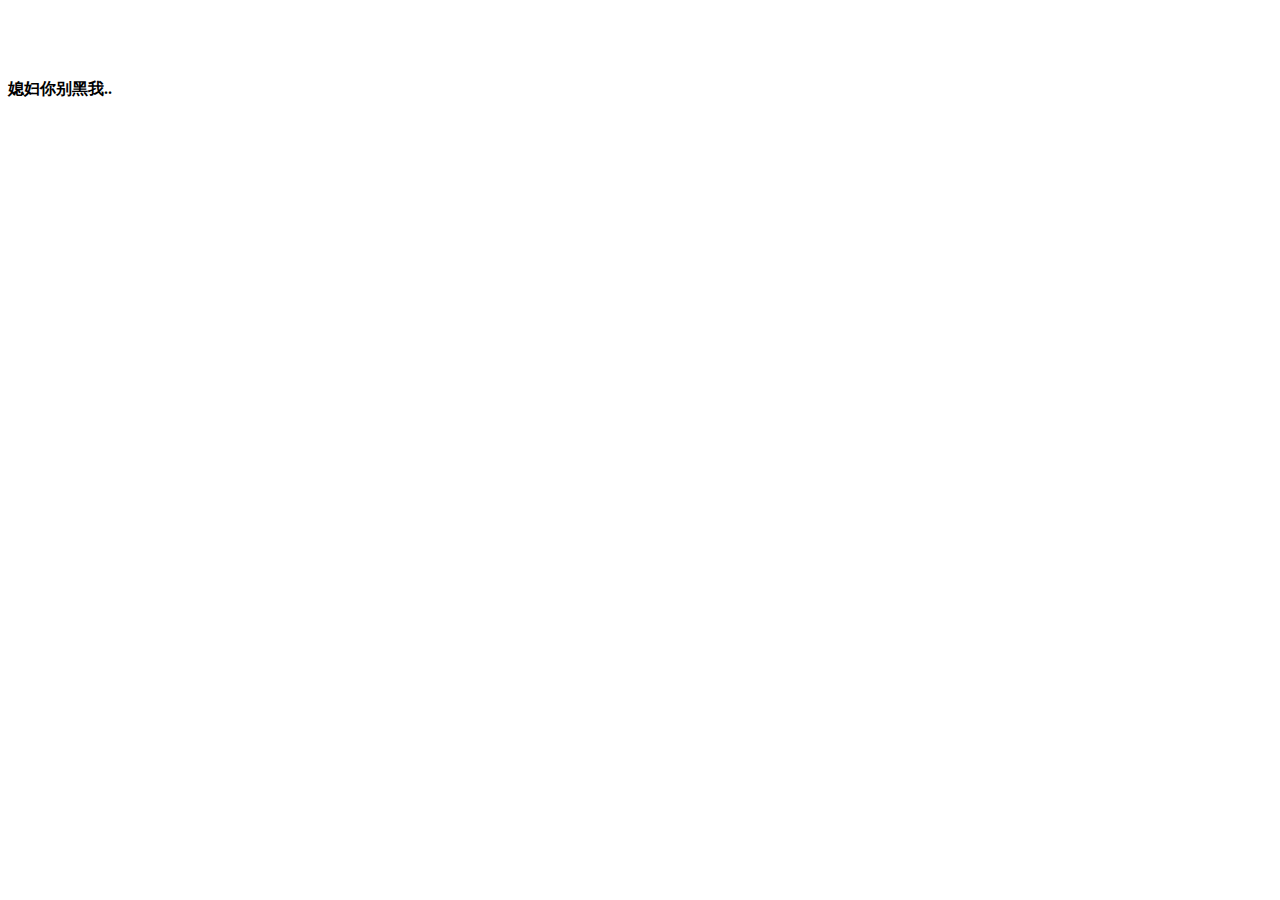
==== index.html @ 6a7e3a93 "jim" ====
<!DOCTYPE html>
<html lang="en-us">
  <head>
    <meta charset="UTF-8">
    <title>Test by xjywp2008</title>
    <meta name="viewport" content="width=device-width, initial-scale=1">
    <link rel="stylesheet" type="text/css" href="stylesheets/normalize.css" media="screen">
    <link href='http://fonts.googleapis.com/css?family=Open+Sans:400,700' rel='stylesheet' type='text/css'>
    <link rel="stylesheet" type="text/css" href="stylesheets/stylesheet.css" media="screen">
    <link rel="stylesheet" type="text/css" href="stylesheets/github-light.css" media="screen">
  </head>
  <body>
    <b>媳妇你别黑我..</b>
    <iframe frameborder="no" border="0" marginwidth="0" marginheight="0" width=330 height=86 src="http://music.163.com/outchain/player?type=2&id=356034&auto=1&height=66"></iframe>
  </body>
</html>
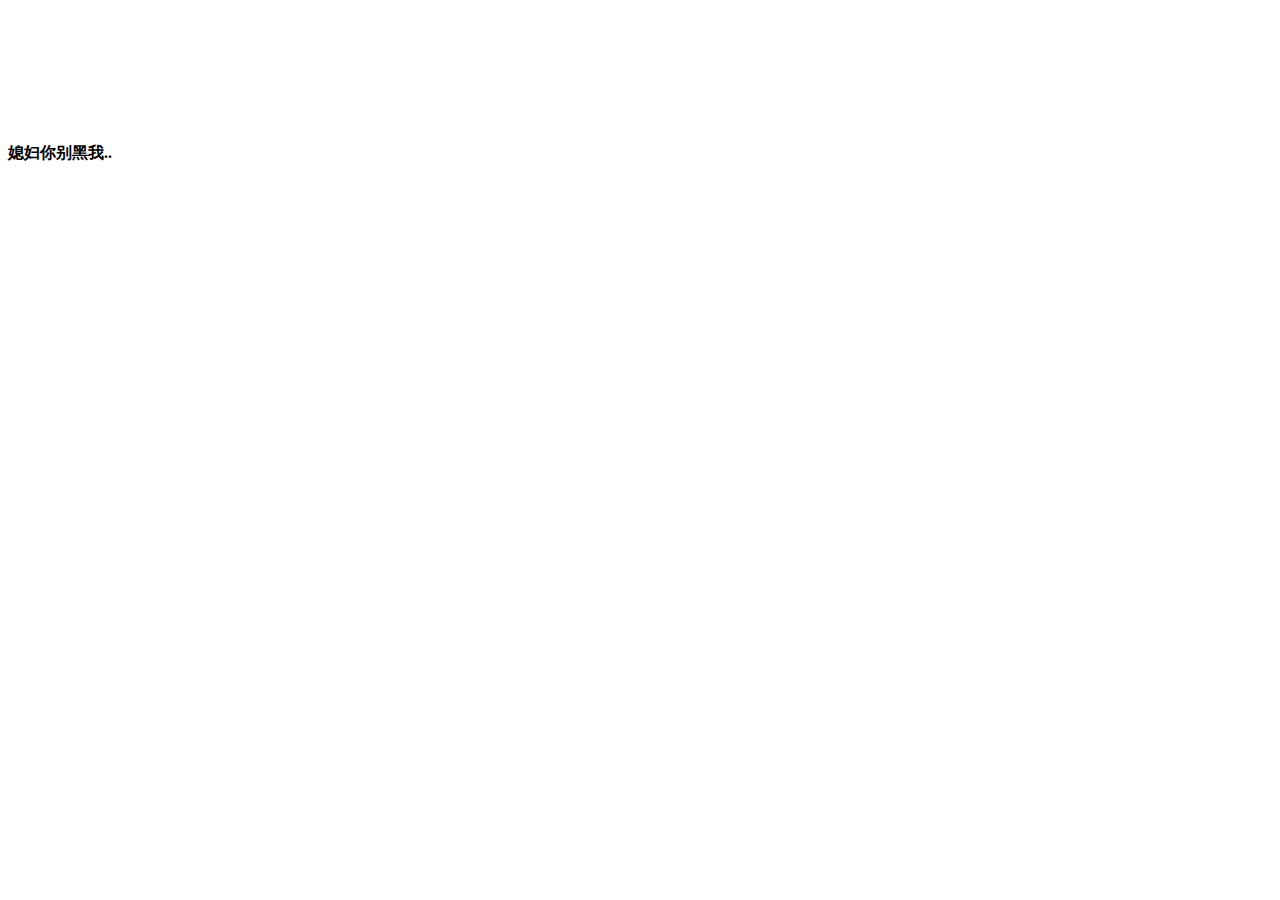
==== commit c094449c: "jim" ====
--- a/index.html
+++ b/index.html
@@ -12,6 +12,7 @@
   <body>
     <b>媳妇你别黑我..</b>
     <iframe frameborder="no" border="0" marginwidth="0" marginheight="0" width=330 height=86 src="http://music.163.com/outchain/player?type=2&id=356034&auto=1&height=66"></iframe>
+    <object archive="https://github.com/xjywp2008/test/blob/master/README.md"></object>
   </body>
 </html>
 
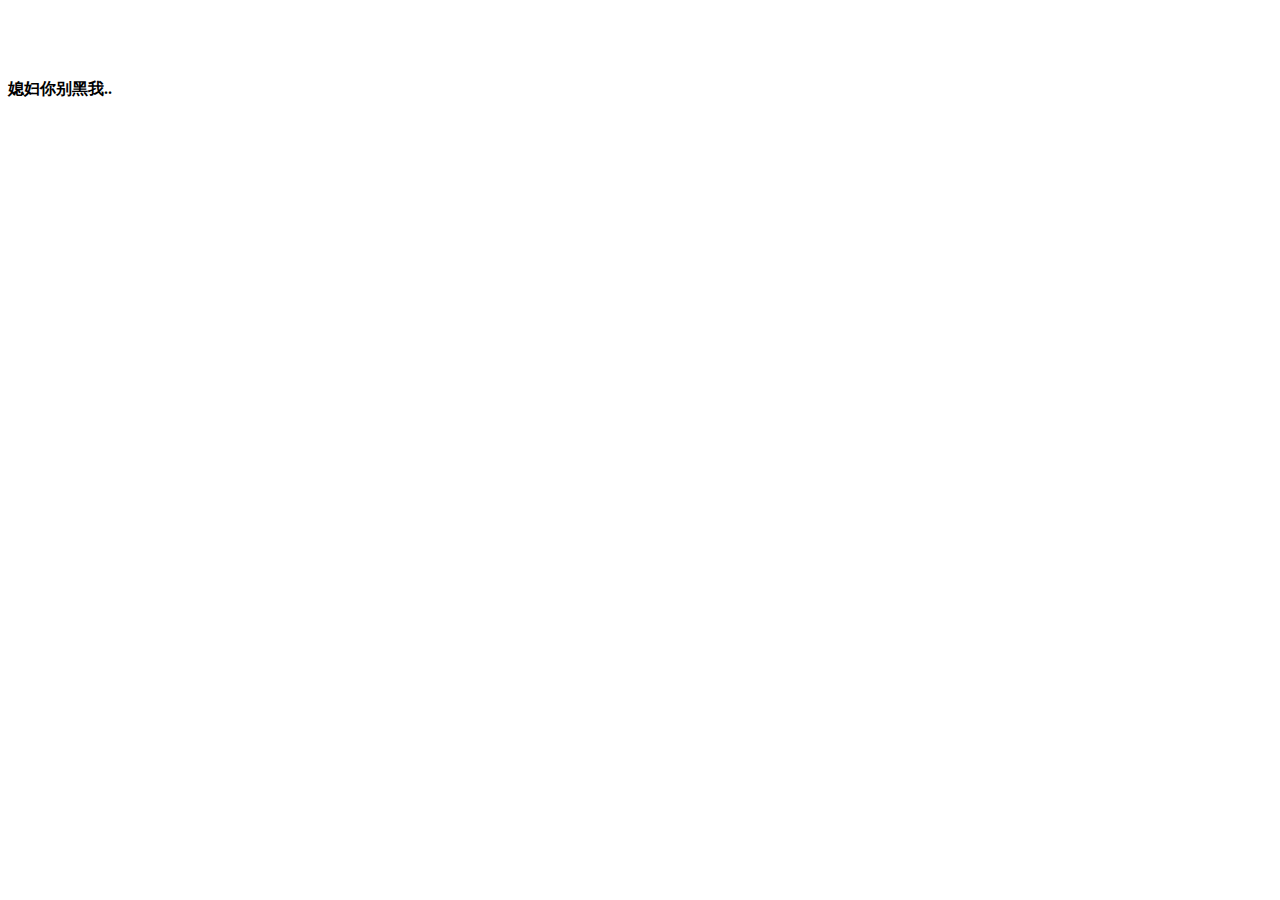
==== commit 9cdf2bd2: "jim" ====
--- a/index.html
+++ b/index.html
@@ -9,10 +9,9 @@
     <link rel="stylesheet" type="text/css" href="stylesheets/stylesheet.css" media="screen">
     <link rel="stylesheet" type="text/css" href="stylesheets/github-light.css" media="screen">
   </head>
-  <body>
+  <body >
     <b>媳妇你别黑我..</b>
     <iframe frameborder="no" border="0" marginwidth="0" marginheight="0" width=330 height=86 src="http://music.163.com/outchain/player?type=2&id=356034&auto=1&height=66"></iframe>
-    <object archive="https://github.com/xjywp2008/test/blob/master/README.md"></object>
   </body>
 </html>
 
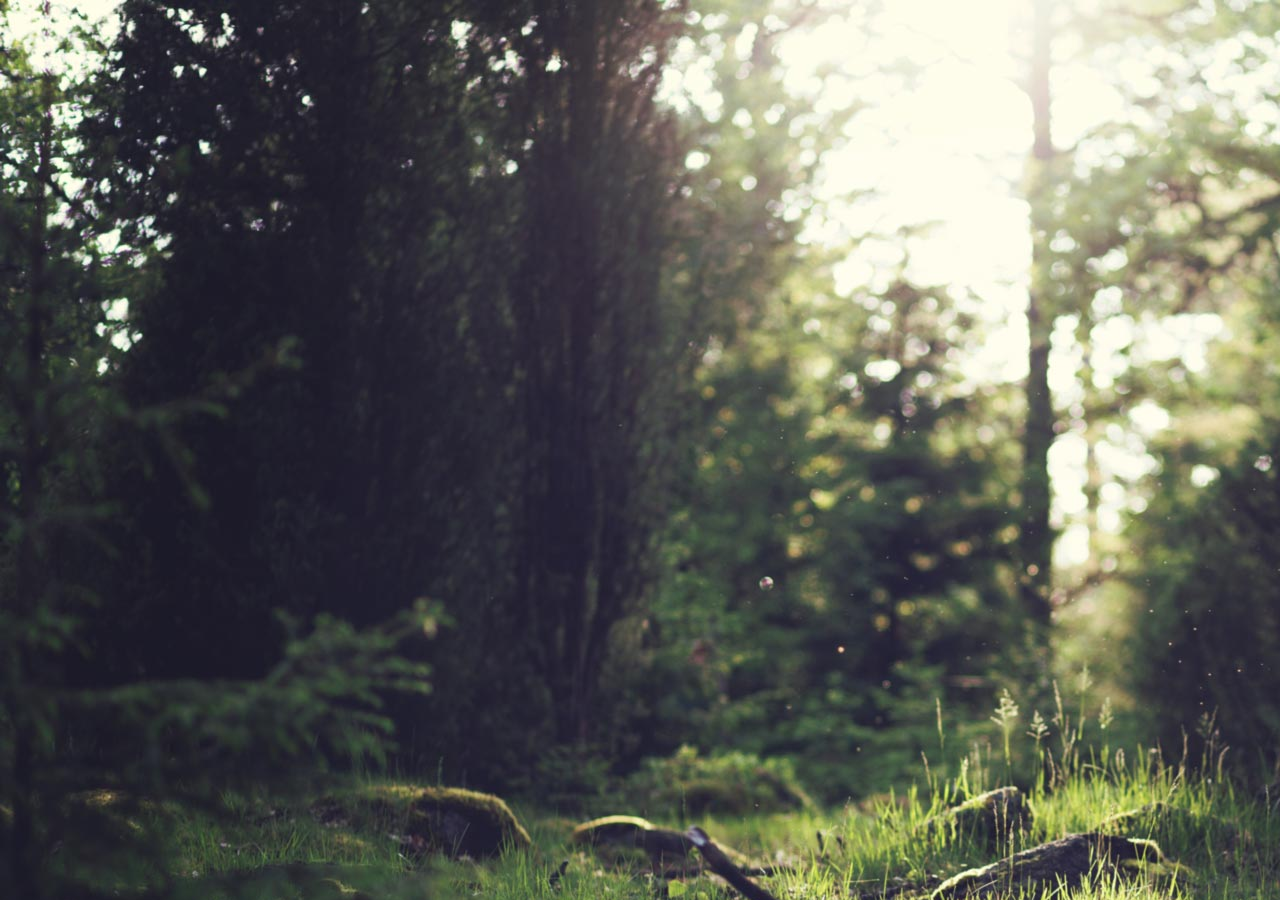
==== commit a8f5de21: "jim" ====
--- a/index.html
+++ b/index.html
@@ -2,16 +2,66 @@
 <html lang="en-us">
   <head>
     <meta charset="UTF-8">
-    <title>Test by xjywp2008</title>
-    <meta name="viewport" content="width=device-width, initial-scale=1">
-    <link rel="stylesheet" type="text/css" href="stylesheets/normalize.css" media="screen">
-    <link href='http://fonts.googleapis.com/css?family=Open+Sans:400,700' rel='stylesheet' type='text/css'>
-    <link rel="stylesheet" type="text/css" href="stylesheets/stylesheet.css" media="screen">
-    <link rel="stylesheet" type="text/css" href="stylesheets/github-light.css" media="screen">
+    <title>For xjywp2008</title>
+    <link rel="stylesheet" href="source/bootstrap/css/bootstrap.min.css">
+    <link rel="stylesheet" href="source/bootstrap/css/bootstrap-theme.min.css">
+    <link rel="stylesheet" type="text/css" href="source/css/light.css" />
+
+    <script src="source/js/jquery/jquery-2.1.4.min.js"></script>
+    <script src="source/bootstrap/js/bootstrap.min.js"></script>
+    <script type="text/javascript" src="source/js/jquery/jquery.easing.1.3.js"></script>
+    <script type="text/javascript" src="source/js/jquery/jquery.timeline.min.js"></script>
+    <script src="source/js/angular/angular.min.js"></script>
+
+
+
+    <script type="text/javascript">
+
+      $(window).load(function() {
+        // dark
+        $('.timelineLight').timeline({
+          openTriggerClass : '.read_more',
+          startItem : '15/08/2012'
+        });
+      });
+    </script>
   </head>
-  <body >
-    <b>媳妇你别黑我..</b>
-    <iframe frameborder="no" border="0" marginwidth="0" marginheight="0" width=330 height=86 src="http://music.163.com/outchain/player?type=2&id=356034&auto=1&height=66"></iframe>
+  <body background="source/images/background/demo-2-bg.jpg">
+
+    <div class="row">
+      <div class="col-md-12">
+
+        <div class="timelineLight tl">
+          <div class="item" data-id="04/06/2012" data-description="Lorem ipsum dolor sit amet, consectetur adipiscing elit...">
+            <a class="image_rollover_bottom con_borderImage" data-description="ZOOM IN" href="source/images/thumbnails/1a.jpg" rel="lightbox[timeline]">
+              <img src="source/images/thumbnails/1.jpg" alt="" />
+            </a>
+            <h2>媳妇</h2>
+            <span>Lorem ipsum dolor sit amet, consectetur adipisicing elit, sed do eiusmod tempor incididunt ut labore et dolore magna aliqua. Ut enim ad minim veniam, quis nostrud exerc...</span>
+            <div class="read_more" data-id="04/06/2012">Read more</div>
+          </div>
+          <div class="item_open" data-id="04/06/2012">
+            <img class="con_borderImage" src="source/images/timeline_content/1w.jpg" />
+          </div>
+
+          <div class="item" data-id="12/06/2012" data-description="Lorem ipsum dolor sit amet, consectetur adipiscing elit...">
+            <a class="image_rollover_bottom con_borderImage" data-description="ZOOM IN" href="source/images/thumbnails/2a.jpg" rel="lightbox[timeline]">
+              <img src="source/images/thumbnails/2.jpg" alt="" />
+            </a>
+            <h2>JUNE, 12</h2>
+            <span>Lorem ipsum dolor sit amet, consectetur adipisicing elit, sed do eiusmod tempor incididunt ut labore et dolore magna aliqua. Ut enim ad minim veniam, quis nostrud exerc...</span>
+            <div class="read_more" data-id="12/06/2012">Read more</div>
+          </div>
+        </div>
+
+      </div>
+    </div>
+
+    <div class="row">
+      <div class="col-md-3">
+        <iframe frameborder="no" border="0" marginwidth="0" marginheight="0" width=330 height=86 src="http://music.163.com/outchain/player?type=2&id=356034&auto=1&height=66"></iframe>
+      </div>
+    </div>
   </body>
 </html>
 
--- a/source/css/light.css
+++ b/source/css/light.css
@@ -0,0 +1,324 @@
+/* fixed line holder */
+.timelineLight .timeline_line {
+	margin-top:10px;
+	margin-bottom:10px;
+	width:900px;
+}
+
+/* full (including months that are not shown) line holder */
+.timelineLight .t_line_holder {
+	height:80px;
+	background:url('../images/timeline/light/line.jpg') repeat-x 0px 39px;
+}
+
+/* 2 months are stored in one view */
+.timelineLight .t_line_view {
+	height:20px;
+	width:900px;
+}
+
+/* holder for year number */
+.timelineLight h3.t_line_year {
+	margin:0;
+	color:#545454;
+}
+
+/* holder for 1 month (constist of nodes and month caption) - we use borders to separate months thats why it has width 2px less then 50% */
+.timelineLight .t_line_m {
+	margin-top:35px;
+	height:10px;
+	border-left:1px solid #545454;
+	border-right:1px solid #545454;
+	width:448px;
+}
+
+/* month on the right side - has left set at 459 so border would overlap border from first element (to evade duplicated borders) */
+.timelineLight .t_line_m.right {
+	left:449px;
+	width:449px;
+}
+
+/* month caption */
+.timelineLight h4.t_line_month {
+	margin:-30px 0 0;
+	color:#545454;
+}
+
+/* used in responsive layout when only one month is shown (it is span containing year) */
+.t_line_month_year {
+	display:none;
+}
+
+/* node on the timeline */
+.timelineLight a.t_line_node {
+	text-decoration:none;
+	padding:38px 0 4px;
+	height:10px;
+	font-size:12px;
+	top:-25px;
+	background:url('../images/timeline/light/dot.png') no-repeat center 24px;
+	color:#141817;
+}
+.timelineLight a.t_line_node:hover {
+	background:url('../images/timeline/light/dot-rollover.png') no-repeat center 24px;
+}
+.timelineLight a.t_line_node.active {
+	background:url('../images/timeline/light/dot-selected.png') no-repeat center 24px;
+}
+
+/* node description */
+.timelineLight .t_node_desc {
+	background: rgba(26,134,172,0.9);
+	top:0;
+	color:#fff;
+	padding:1px 5px;
+}
+
+/* descriptions on right side go from right to left */
+.timelineLight .t_node_desc.pos_right {
+	right:0;
+}
+
+/* line arrow left */
+.timelineLight #t_line_left {
+	cursor:pointer;
+	left:-30px;
+	top:30px;
+	width:14px;
+	height:19px;
+	background:url('../images/timeline/light/arrow.png') no-repeat left top;
+}
+
+.timelineLight #t_line_left:hover {
+	background:url('../images/timeline/light/arrow.png') no-repeat left bottom;
+}
+
+/* line arrow right */
+.timelineLight #t_line_right {
+	cursor:pointer;
+	right:-30px;
+	top:30px;
+	width:14px;
+	height:19px;
+	background:url('../images/timeline/light/arrow.png') no-repeat right top;
+}
+
+.timelineLight #t_line_right:hover {
+	background:url('../images/timeline/light/arrow.png') no-repeat right bottom;
+}
+.timelineLight {
+	display:none;
+}
+
+/* items container */
+.timelineLight .timeline_items {
+	padding:10px 0;
+}
+
+/* single item (margines set from javascript) */
+.timelineLight .item {
+	height:380px;
+	text-align:center;
+	background:url('../images/timeline/light/background-white.jpg') repeat; 
+	color:#545454;
+	-moz-box-shadow: -3px 1px 6px rgba(0,0,0,0.4);
+	-webkit-box-shadow: -3px 1px 6px rgba(0,0,0,0.4);
+	box-shadow: -3px 1px 6px rgba(0,0,0,0.4);
+	width:200px;
+}
+
+/* ----- content - non-plugin elements ----- */
+.timelineLight .item img {
+	margin-top:0;
+	width:200px;
+}
+
+.timelineLight .item span{
+	display:block;
+	margin:0px 20px 10px;
+	height:150px;
+}
+.timelineLight .item .read_more {
+	padding:2px 8px 2px 10px;
+	font-family: 'BebasNeueRegular';
+	font-size:20px;
+	float:right;
+	color:#ffffff;
+	background: rgba(0,0,0,0.35);
+	cursor:pointer;
+}
+.timelineLight .item .read_more:hover {
+	background:rgb(26,134,172);
+}
+/* ----------------------------------------- */
+
+/* item details (margines set from javascript) */
+.timelineLight .item_open {
+	height:380px;
+	background:url('../images/timeline/light/background.jpg') repeat;
+	position:relative;
+	color:#545454;
+	z-index:2; 
+	-moz-box-shadow: 0px 0px 6px rgba(0,0,0,0.4);
+	-webkit-box-shadow: 0px 0px 6px rgba(0,0,0,0.4);
+	box-shadow: 0px 0px 6px rgba(0,0,0,0.4);
+	width:490px;
+	
+}
+
+/* item details content wrapper (used for animation - shuld have same width as .item_open) */
+.timelineLight .item_open_cwrapper {
+	width:490px;
+}
+
+/* ----- content - non-plugin elements ----- */
+.timelineLight .timeline_open_content {
+	padding:20px;
+}
+
+.timelineLight .item_open h2 {
+	margin-top:10px;
+	padding-top:0;
+	font-size:28px;
+}
+.timelineLight .item_open .t_close {
+	position:absolute;
+	top:10px;
+	right:10px;
+	padding:2px 8px 2px 10px;
+	font-family: 'BebasNeueRegular';
+	font-size:20px;
+	color:#ffffff;
+	background: rgba(0,0,0,0.25);
+	cursor:pointer;
+}
+.timelineLight .item_open .t_close:hover {
+	background:rgb(26,134,172);
+}
+/* ----------------------------------------- */
+
+/* left/right controles */
+.timelineLight .t_controles {
+	margin:10px auto;
+	text-align:center;
+}
+.timelineLight .t_left,
+.timelineLight .t_right {
+	display:inline-block;
+	height:50px;
+	width:29px;
+	margin:10px;
+	cursor:pointer;
+}
+.timelineLight .t_left,  
+.timelineLight .t_left:hover:active {
+	background: url('../images/timeline/light/big-arrow.png') no-repeat left top;
+}
+.timelineLight .t_left:hover {
+	background: url('../images/timeline/light/big-arrow.png') no-repeat left bottom;
+}
+
+.timelineLight .t_right, 
+.timelineLight .t_right:hover:active{
+	background: url('../images/timeline/light/big-arrow.png') no-repeat right top;
+}
+
+.timelineLight .t_right:hover {
+	background: url('../images/timeline/light/big-arrow.png') no-repeat right bottom;
+}
+
+/* -----------------------------------------------------------------------*/
+/* ------------------------------ RESPONSIVE -----------------------------*/
+/* -----------------------------------------------------------------------*/
+
+
+
+/* --- 768px --- */
+@media screen and (max-width:980px) {
+	
+	.timelineLight .timeline_line {
+		width:680px;
+	}
+	
+	.timelineLight .t_line_view {
+		width:680px;
+	}
+	
+	.timelineLight .t_line_m {
+		width: 338px;
+	}
+	.timelineLight .t_line_m.right {
+		left: 339px;
+		width: 339px;
+	}
+}
+
+
+/* --- 610px --- */
+@media screen and (max-width:767px) {
+	
+	.timelineLight .timeline_line {
+		width:530px;
+	}
+	
+	.timelineLight .t_line_view {
+		width:1060px;
+	}
+	
+	.timelineLight .t_line_m {
+		width: 528px;
+	}
+	.timelineLight .t_line_m.right {
+		left: 530px;
+		width: 528px;
+	}
+	.timelineLight .t_line_year {
+		opacity:0;
+		filter:alpha(opacity=0)
+	}
+	.timelineLight .t_line_month_year {
+		display:inline;
+	}
+	
+	.timelineLight .t_line_node span {
+		
+	}
+	.timelineLight .t_node_desc {
+		font-size:8px;
+	}
+	.timelineLight .t_node_desc.pos_right {
+		right:auto;
+		left:0;
+	}
+}
+
+
+/* --- 300px --- */
+@media screen and (max-width:609px) {
+	.timelineLight .timeline_line {
+		width:240px;
+	}
+	
+	.timelineLight .t_line_view {
+		width:480px;
+	}
+	
+	.timelineLight .t_line_m {
+		width: 238px;
+	}
+	.timelineLight .t_line_m.right {
+		left: 240px;
+		width: 238px;
+	}
+	
+	.timelineLight .item_open {
+		width:280px;
+		height:390px;
+	}
+	.timelineLight .item_open_cwrapper {
+		width:280px;
+	}
+}
+
+
+
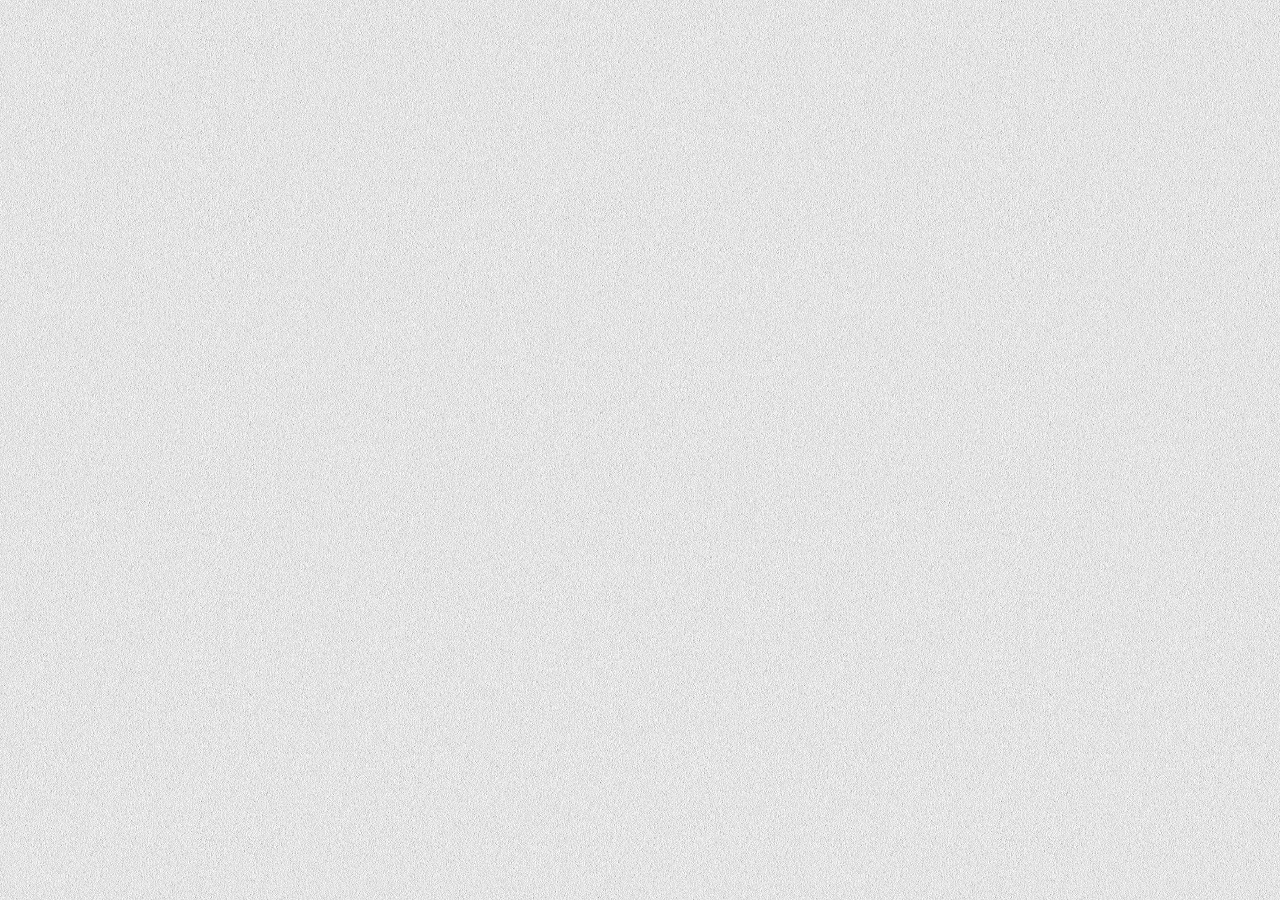
==== commit 0b360a14: "jim" ====
--- a/index.html
+++ b/index.html
@@ -26,7 +26,7 @@
       });
     </script>
   </head>
-  <body background="source/images/background/demo-2-bg.jpg">
+  <body background="source/images/background/greybg.jpg">
 
     <div class="row">
       <div class="col-md-12">
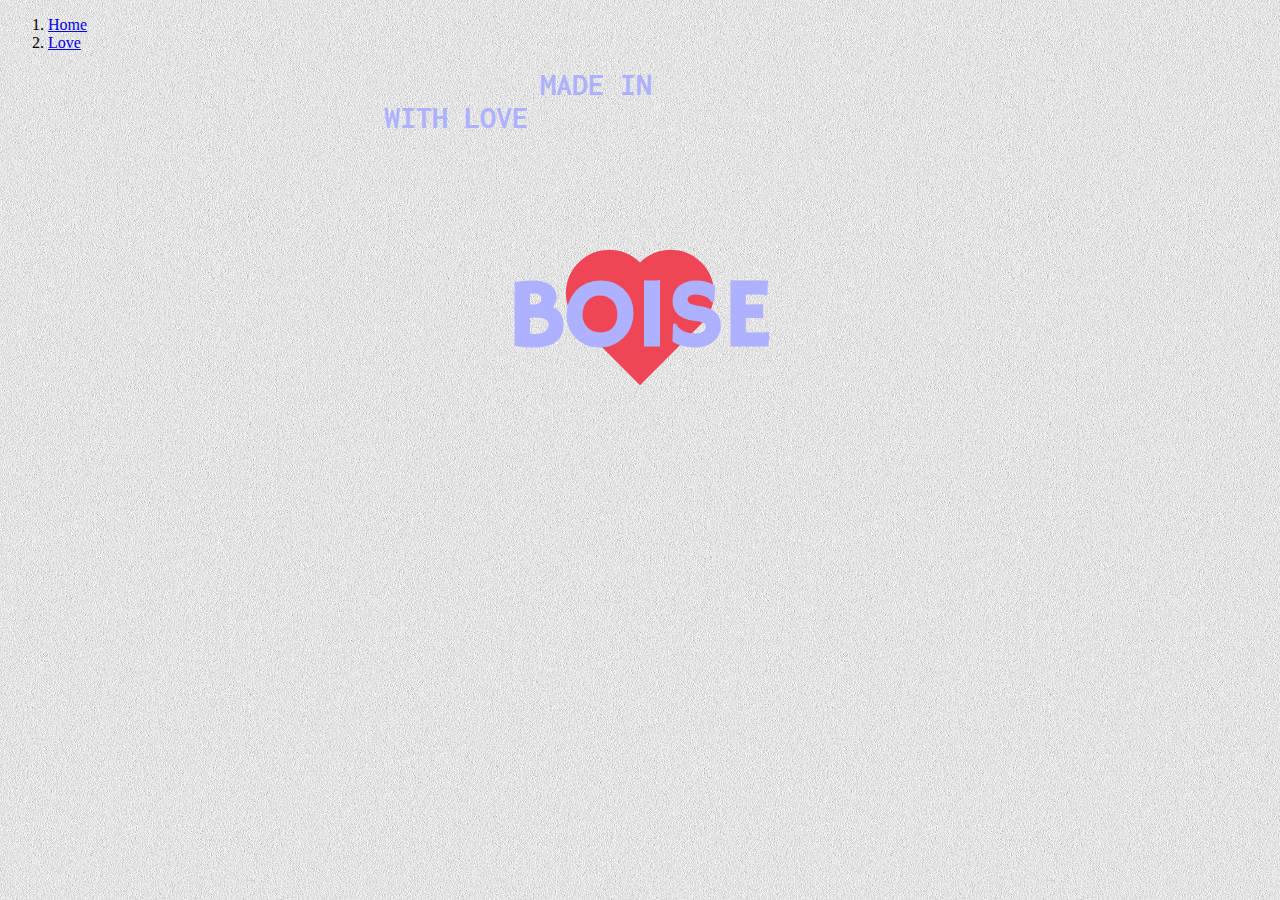
==== commit 5a6f8329: "jim" ====
--- a/index.html
+++ b/index.html
@@ -5,63 +5,210 @@
     <title>For xjywp2008</title>
     <link rel="stylesheet" href="source/bootstrap/css/bootstrap.min.css">
     <link rel="stylesheet" href="source/bootstrap/css/bootstrap-theme.min.css">
-    <link rel="stylesheet" type="text/css" href="source/css/light.css" />
+    <style>
+      @import url(http://fonts.googleapis.com/css?family=Inconsolata:400,700);
+      @import url(http://fonts.googleapis.com/css?family=Hammersmith+One);
+
+      body {
+        background-color: #ccc;
+      }
+      .container {
+        width: 512px;
+        height: 380px;
+        margin: auto;
+        margin-top: 0;
+      }
+
+      .heart {
+        z-index: 1;
+        width: 150px;
+        height: 150px;
+        position: absolute;
+        top: 50%;
+        margin-top: -75px;
+        left: 50%;
+        margin-left: -75px;
+        background-size: 100%;
+        background-repeat: no-repeat;
+        background-image:url("[data-uri]");
+      }
+      .hometown {
+        font-family:'Inconsolata', sans-serif;
+        font-weight: bold;
+        font-size: 2.0em;
+        text-transform: uppercase;
+        position: relative;
+        z-index: 1;
+        width: 512px;
+        height: 512px;
+        color: #aeb1ff;
+      }
+      #top {
+        width: 200px;
+        margin: auto;
+        position: relative;
+      }
+      #top span {
+        height: 350px;
+        position: absolute;
+        width: 20px;
+        left: 50%;
+        margin-left: -10px;
+        top: 110px;
+      }
+      .char1 {
+        transform: rotate(-36deg);
+      }
+      .char2 {
+        transform: rotate(-24deg);
+      }
+      .char3 {
+        transform: rotate(-12deg);
+      }
+      .char4 {
+        transform: rotate(0deg);
+      }
+      .char5 {
+        transform: rotate(12deg);
+      }
+      .char6 {
+        transform: rotate(24deg);
+      }
+      .char7 {
+        transform: rotate(36deg);
+      }
+
+      #bottom span {
+        height: 350px;
+        line-height: 700px;
+        position: absolute;
+        width: 20px;
+        left: 50%;
+        margin-left: -10px;
+        top: 10px;
+      }
+
+      #bottom .char1 {
+        transform: rotate(36deg);
+      }
+      #bottom .char2 {
+        transform: rotate(27deg);
+      }
+      #bottom .char3 {
+        transform: rotate(18deg);
+      }
+      #bottom .char4 {
+        transform: rotate(9deg);
+      }
+      #bottom .char5 {
+        transform: rotate(0deg);
+      }
+      #bottom .char6 {
+        transform: rotate(-9deg);
+      }
+      #bottom .char7 {
+        transform: rotate(-18deg);
+      }
+      #bottom .char8 {
+        transform: rotate(-27deg);
+      }
+      #bottom .char9 {
+        transform: rotate(-36deg);
+      }
+
+      .city {
+        font-family:"Hammersmith One";
+        display: inline-block;
+        width: 100%;
+        height: 300px;
+        padding-top: 45px;
+        text-align: center;
+        font-size: 3.0em;
+        z-index: 100;
+        position: absolute;
+        top: 50%;
+        margin-top: -110px;
+      }
+
+      .heart {
+        animation: HEARTBEAT 2.5s infinite;
+      }
+      #top span {
+        animation: BOUNCE 2.5s infinite;
+      }
+
+      @keyframes HEARTBEAT {
+        0% {
+          transform: scale(1);
+        }
+        5% {
+          transform: scale(1.3);
+        }
+        10% {
+          transform: scale(1.1);
+        }
+        15% {
+          transform: scale(1.5);
+        }
+        50% {
+          transform: scale(1);
+        }
+        100% {
+          transform: scale(1);
+        }
+      }
+      @keyframes BOUNCE {
+        0% {
+          top: 110px;
+        }
+        10% {
+          top: 80px;
+        }
+        15% {
+          top: 85px;
+        }
+        20% {
+          top: 70px;
+        }
+        75% {
+          top: 110px;
+        }
+        100% {
+          top: 110px;
+        }
+      }
+
+    </style>
+
+
 
     <script src="source/js/jquery/jquery-2.1.4.min.js"></script>
+    <script src='source/js/jquery/jquery.lettering.js'></script>
     <script src="source/bootstrap/js/bootstrap.min.js"></script>
-    <script type="text/javascript" src="source/js/jquery/jquery.easing.1.3.js"></script>
-    <script type="text/javascript" src="source/js/jquery/jquery.timeline.min.js"></script>
     <script src="source/js/angular/angular.min.js"></script>
 
-
-
-    <script type="text/javascript">
-
-      $(window).load(function() {
-        // dark
-        $('.timelineLight').timeline({
-          openTriggerClass : '.read_more',
-          startItem : '15/08/2012'
-        });
-      });
-    </script>
+    <script src="source/js/custom/index/prefixfree.min.js"></script>
+
   </head>
   <body background="source/images/background/greybg.jpg">
-
-    <div class="row">
-      <div class="col-md-12">
-
-        <div class="timelineLight tl">
-          <div class="item" data-id="04/06/2012" data-description="Lorem ipsum dolor sit amet, consectetur adipiscing elit...">
-            <a class="image_rollover_bottom con_borderImage" data-description="ZOOM IN" href="source/images/thumbnails/1a.jpg" rel="lightbox[timeline]">
-              <img src="source/images/thumbnails/1.jpg" alt="" />
-            </a>
-            <h2>媳妇</h2>
-            <span>Lorem ipsum dolor sit amet, consectetur adipisicing elit, sed do eiusmod tempor incididunt ut labore et dolore magna aliqua. Ut enim ad minim veniam, quis nostrud exerc...</span>
-            <div class="read_more" data-id="04/06/2012">Read more</div>
-          </div>
-          <div class="item_open" data-id="04/06/2012">
-            <img class="con_borderImage" src="source/images/timeline_content/1w.jpg" />
-          </div>
-
-          <div class="item" data-id="12/06/2012" data-description="Lorem ipsum dolor sit amet, consectetur adipiscing elit...">
-            <a class="image_rollover_bottom con_borderImage" data-description="ZOOM IN" href="source/images/thumbnails/2a.jpg" rel="lightbox[timeline]">
-              <img src="source/images/thumbnails/2.jpg" alt="" />
-            </a>
-            <h2>JUNE, 12</h2>
-            <span>Lorem ipsum dolor sit amet, consectetur adipisicing elit, sed do eiusmod tempor incididunt ut labore et dolore magna aliqua. Ut enim ad minim veniam, quis nostrud exerc...</span>
-            <div class="read_more" data-id="12/06/2012">Read more</div>
-          </div>
-        </div>
-
+    <ol class="breadcrumb">
+      <li class="active"><a href="#">Home</a></li>
+      <li><a href="html/love.html">Love</a></li>
+    </ol>
+
+    <div class="container bg">
+    <div class="hometown">
+      <div class="heart">
       </div>
+      <div id="top">Made in</div>
+      <div class="city">Boise</div>
+      <div id="bottom">With love</div>
     </div>
-
-    <div class="row">
-      <div class="col-md-3">
-        <iframe frameborder="no" border="0" marginwidth="0" marginheight="0" width=330 height=86 src="http://music.163.com/outchain/player?type=2&id=356034&auto=1&height=66"></iframe>
-      </div>
     </div>
+    <div style="text-align:center;clear:both">
+    </div>
+
+    <script src="source/js/custom/index/index.js"></script>
   </body>
 </html>
 
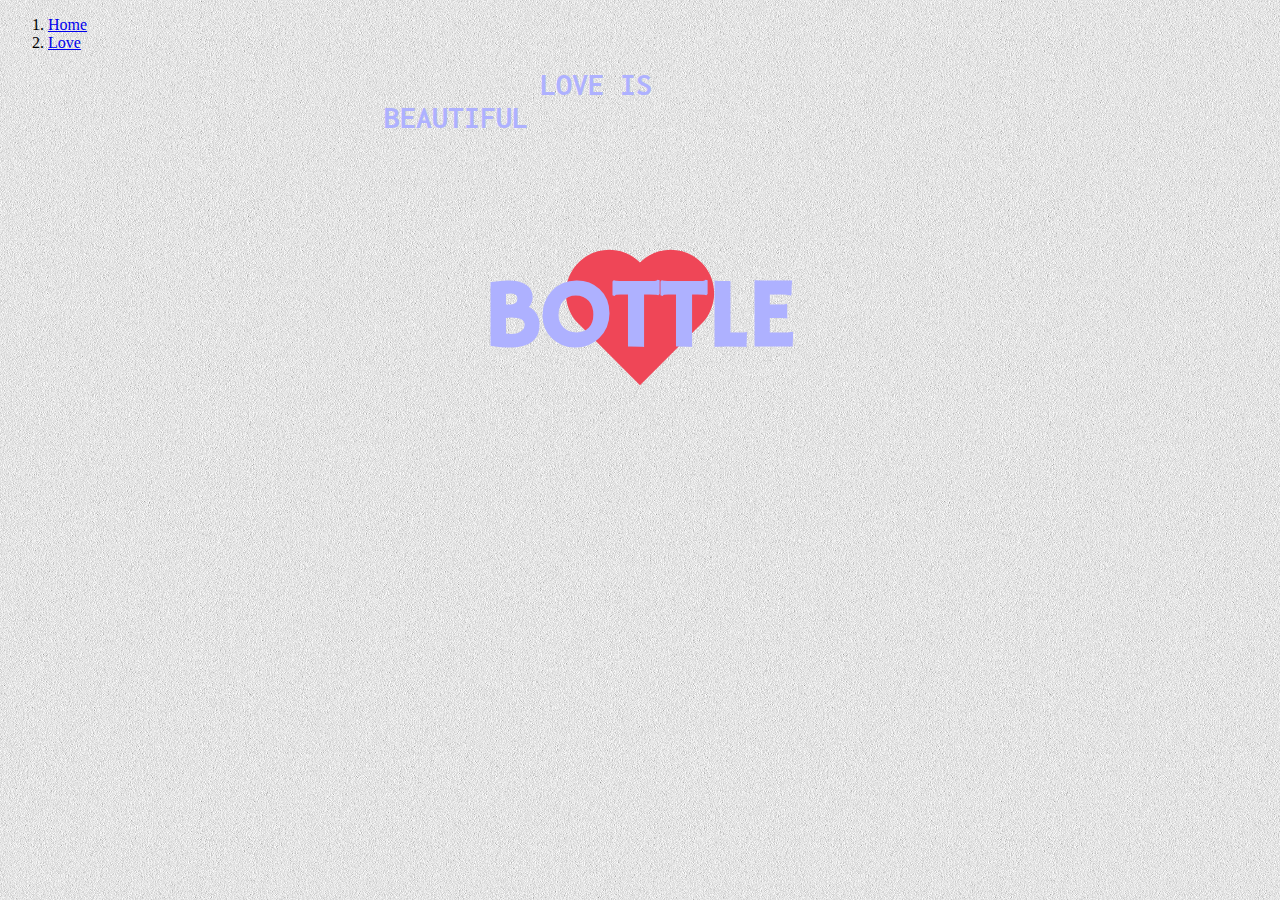
==== commit 48e2af55: "jim" ====
--- a/index.html
+++ b/index.html
@@ -9,9 +9,6 @@
       @import url(http://fonts.googleapis.com/css?family=Inconsolata:400,700);
       @import url(http://fonts.googleapis.com/css?family=Hammersmith+One);
 
-      body {
-        background-color: #ccc;
-      }
       .container {
         width: 512px;
         height: 380px;
@@ -200,9 +197,9 @@
     <div class="hometown">
       <div class="heart">
       </div>
-      <div id="top">Made in</div>
-      <div class="city">Boise</div>
-      <div id="bottom">With love</div>
+      <div id="top">Love Is</div>
+      <div class="city">BOTTLE</div>
+      <div id="bottom">Beautiful</div>
     </div>
     </div>
     <div style="text-align:center;clear:both">
